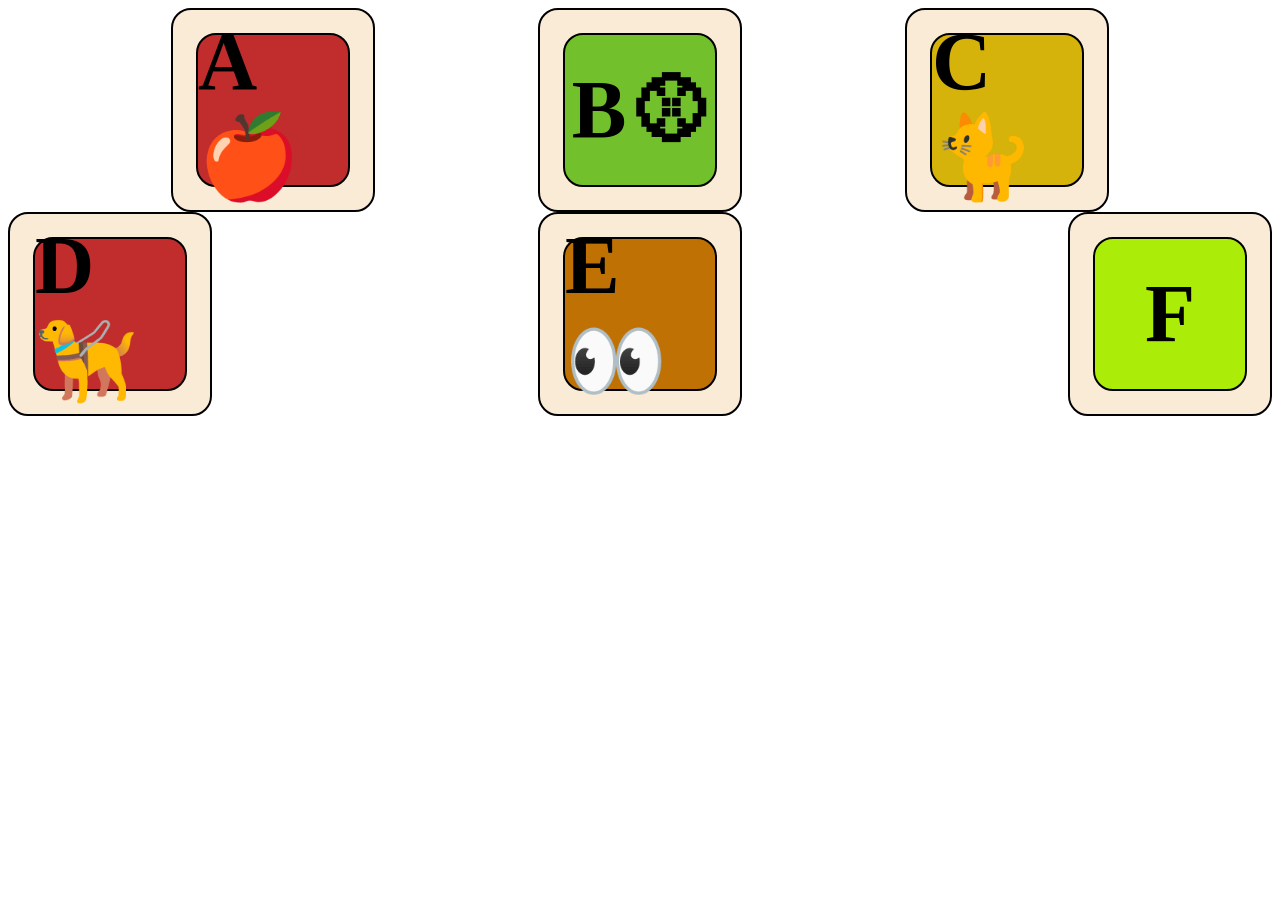
==== container.html @ efd30895 "added container files" ====
<!DOCTYPE html>
<html lang="en">
<head>
    <meta charset="UTF-8">
    <meta name="viewport" content="width=device-width, initial-scale=1.0">
    <title>container</title>
    <link rel="stylesheet" href="container.css">
</head>
<body>
    <div class="main">
    <div class="one">
        <div class="red">
            <h1>A🍎</h1>

        </div>
    </div>
    <div class="two">
        <div class="green">
           <h1>B⚾︎</h1> 
        </div>
    </div>
    <div class="three">
        <div class="yellow">
            <h1>C🐈</h1>
        </div>
    </div>
</div>
<div class="second">
    <div class="four">
        <div class="yell">
            <h1>D🦮</h1>

        </div>
    </div>
    <div class="five">
        <div class="redd">
            <h1>E👀</h1>
            
        </div>
    </div>
    <div class="six">
        <div class="gree">
            <h1>F</h1>
            
        </div>
    </div>
</div>
    
</body>
</html>
---- container.css ----
.main {
    display: flex;
    justify-content: space-evenly;
}
.one {
    background-color: antiquewhite;
    height: 200px;
    width: 200px;
    display: flex;
    align-items: center;
    justify-content: center;
    border: 2px solid black;
    border-radius: 20px;
   
}
.red {
    background-color: rgb(193, 44, 44);
    height: 150px;
    width: 150px;
    border: 2px solid black;
    border-radius: 20px;
    margin: 20px;
    display: flex;
    align-items: center;
    justify-content: center;
    font-size: 41px;
    
}
.two {
    background-color: antiquewhite;
    height: 200px;
    width: 200px;
    display: flex;
    align-items: center;
    justify-content: center;
    border: 2px solid black;
    border-radius: 20px;
   
}
.green {
    background-color: rgb(114, 193, 44);
    height: 150px;
    width: 150px;
    border: 2px solid black;
    border-radius: 20px;
    margin: 20px;
    display: flex;
    align-items: center;
    justify-content: center;
    font-size: 41px;
    
}
.three {
    background-color: antiquewhite;
    height: 200px;
    width: 200px;
    display: flex;
    align-items: center;
    justify-content: center;
    border: 2px solid black;
    border-radius: 20px;
   
}
.yellow {
    background-color: rgb(213, 179, 10);
    height: 150px;
    width: 150px;
    border: 2px solid black;
    border-radius: 20px;
    margin: 20px;
    display: flex;
    align-items: center;
    justify-content: center;
    font-size: 41px;
    
}
.second {
    display: flex;
    justify-content: space-between;
}
.four {
    background-color: antiquewhite;
    height: 200px;
    width: 200px;
    display: flex;
    align-items: center;
    justify-content: center;
    border: 2px solid black;
    border-radius: 20px;
   
}
.yell {
    background-color: rgb(193, 44, 44);
    height: 150px;
    width: 150px;
    border: 2px solid black;
    border-radius: 20px;
    margin: 20px;
    display: flex;
    align-items: center;
    justify-content: center;
    font-size: 41px;
    
}
.five {
    background-color: antiquewhite;
    height: 200px;
    width: 200px;
    display: flex;
    align-items: center;
    justify-content: center;
    border: 2px solid black;
    border-radius: 20px;
   
}
.redd {
    background-color: rgb(191, 113, 4);
    height: 150px;
    width: 150px;
    border: 2px solid black;
    border-radius: 20px;
    margin: 20px;
    display: flex;
    align-items: center;
    justify-content: center;
    font-size: 41px;
    
}
.six {
    background-color: antiquewhite;
    height: 200px;
    width: 200px;
    display: flex;
    align-items: center;
    justify-content: center;
    border: 2px solid black;
    border-radius: 20px;
   
}
.gree {
    background-color: rgb(171, 236, 8);
    height: 150px;
    width: 150px;
    border: 2px solid black;
    border-radius: 20px;
    margin: 20px;
    display: flex;
    align-items: center;
    justify-content: center;
    font-size: 41px;
    
}
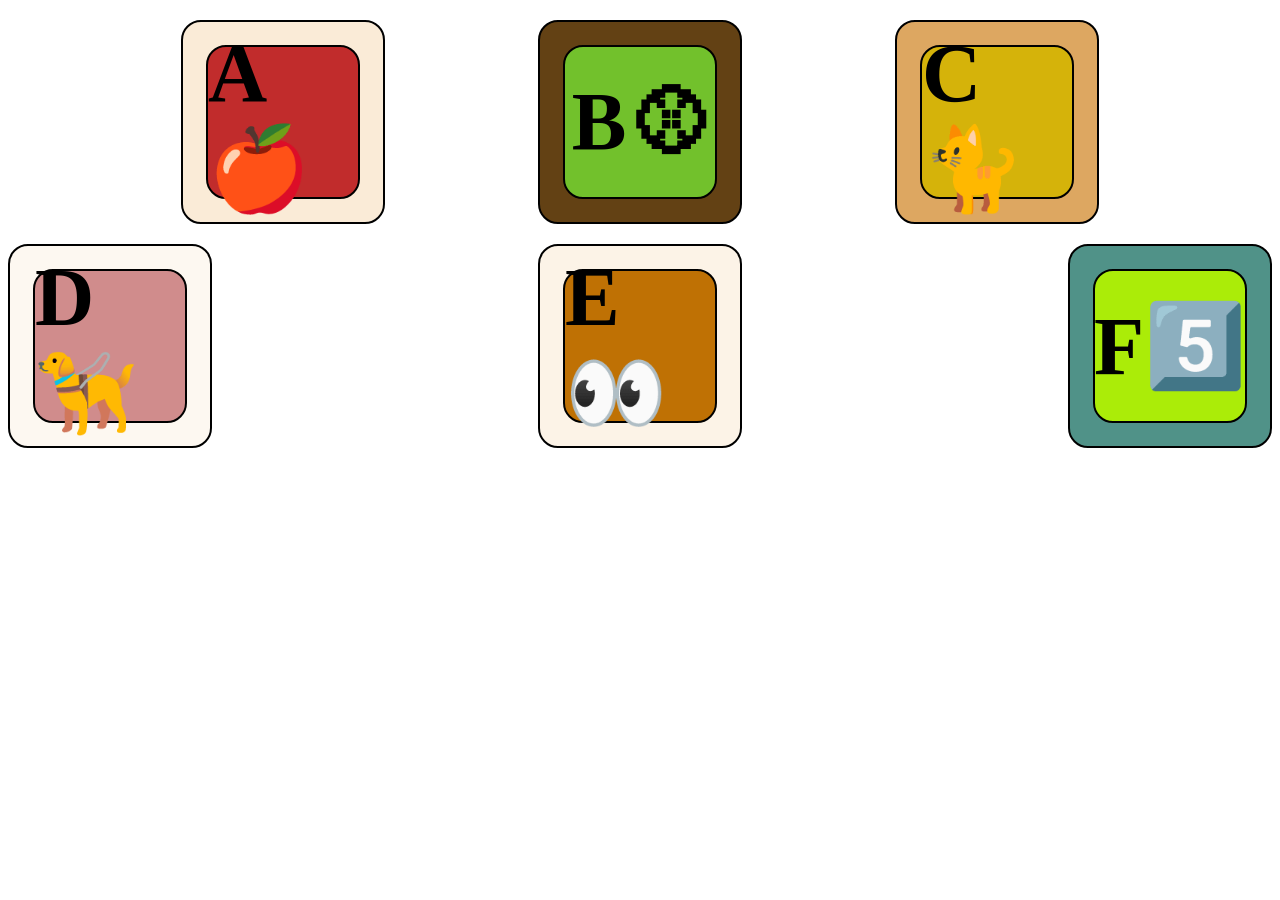
==== commit bda84ef9: "added container files" ====
--- a/container.html
+++ b/container.html
@@ -40,7 +40,7 @@
     </div>
     <div class="six">
         <div class="gree">
-            <h1>F</h1>
+            <h1>F5️⃣</h1>
             
         </div>
     </div>
--- a/container.css
+++ b/container.css
@@ -1,6 +1,7 @@
 .main {
     display: flex;
     justify-content: space-evenly;
+    margin: 20px;
 }
 .one {
     background-color: antiquewhite;
@@ -27,7 +28,7 @@
     
 }
 .two {
-    background-color: antiquewhite;
+    background-color: rgb(99, 65, 20);
     height: 200px;
     width: 200px;
     display: flex;
@@ -51,7 +52,7 @@
     
 }
 .three {
-    background-color: antiquewhite;
+    background-color: rgb(221, 167, 97);
     height: 200px;
     width: 200px;
     display: flex;
@@ -79,7 +80,7 @@
     justify-content: space-between;
 }
 .four {
-    background-color: antiquewhite;
+    background-color: rgba(250, 235, 215, 0.351);
     height: 200px;
     width: 200px;
     display: flex;
@@ -90,7 +91,7 @@
    
 }
 .yell {
-    background-color: rgb(193, 44, 44);
+    background-color: rgb(208, 140, 140);
     height: 150px;
     width: 150px;
     border: 2px solid black;
@@ -103,7 +104,7 @@
     
 }
 .five {
-    background-color: antiquewhite;
+    background-color: rgba(250, 235, 215, 0.585);
     height: 200px;
     width: 200px;
     display: flex;
@@ -127,7 +128,7 @@
     
 }
 .six {
-    background-color: antiquewhite;
+    background-color: rgb(80, 146, 136);
     height: 200px;
     width: 200px;
     display: flex;
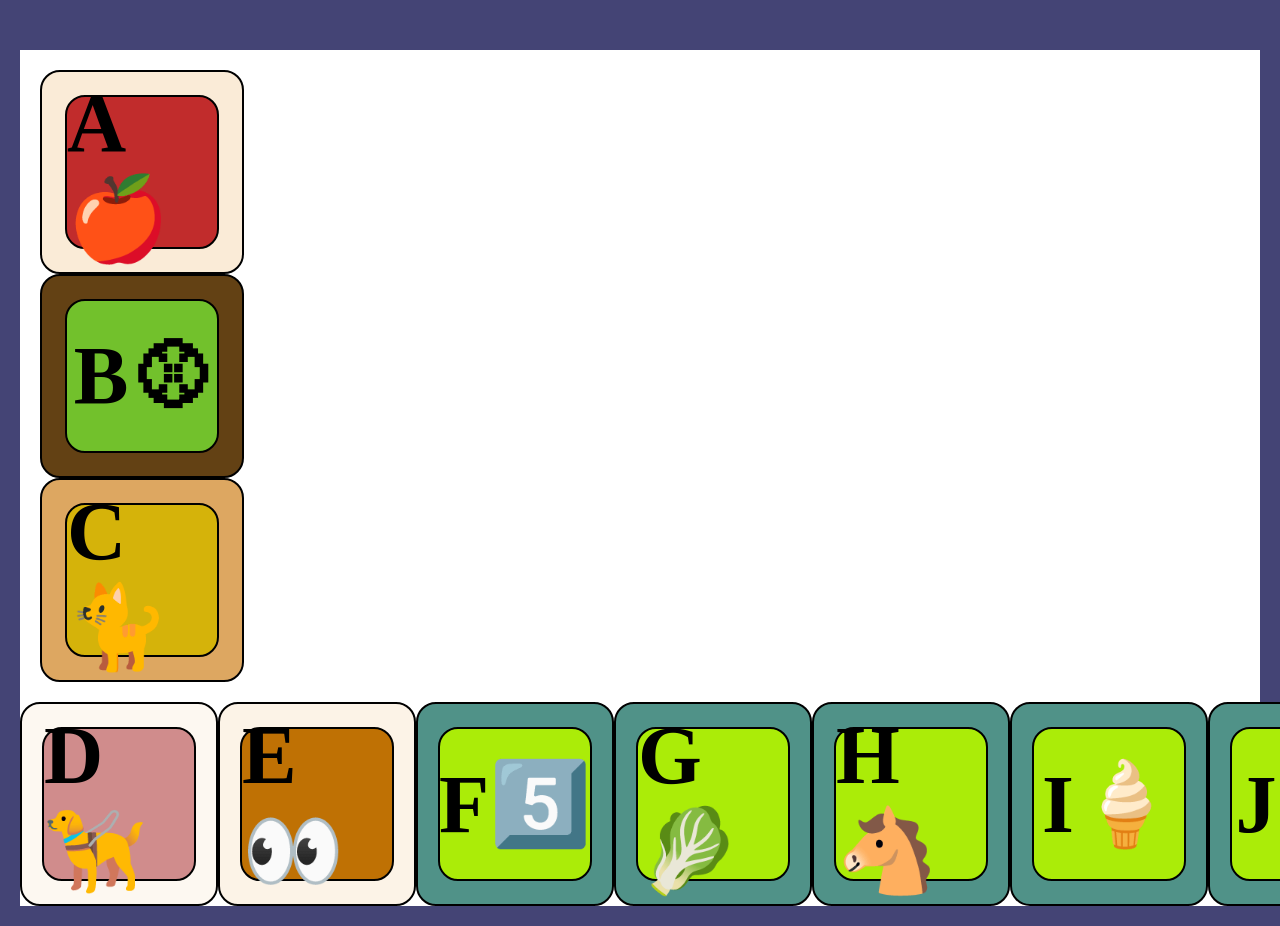
==== commit f4702bd9: "added alphebet" ====
--- a/container.html
+++ b/container.html
@@ -44,6 +44,126 @@
             
         </div>
     </div>
+    <div class="seven">
+        <div class="g">
+            <h1>G🥬</h1>
+
+        </div>
+    </div>
+    <div class="eight">
+        <div class="h">
+            <h1>H🐴</h1>
+
+        </div>
+    </div>
+    <div class="nine">
+        <div class="i">
+            <h1>I🍦</h1>
+
+        </div>
+    </div>
+    <div class="ten">
+        <div class="j">
+            <h1>J🇯🇵</h1>
+
+        </div>
+    </div>
+    <div class="eleven">
+        <div class="k">
+            <h1>K🪁</h1>
+
+        </div>
+    </div>
+    <div class="twelve">
+        <div class="l">
+            <h1>L♥️</h1>
+
+        </div>
+    </div>
+    <div class="thirteen">
+        <div class="m">
+            <h1>M🥭</h1>
+
+        </div>
+    </div>
+    <div class="fourteen">
+        <div class="n">
+            <h1>N🇳🇵</h1>
+
+        </div>
+    </div>
+    <div class="fifteen">
+        <div class="o">
+            <h1>O🟠</h1>
+
+        </div>
+    </div>
+    <div class="sixteen">
+        <div class="p">
+            <h1>p🐼</h1>
+
+        </div>
+    </div>
+    <div class="seventeen">
+        <div class="q">
+            <h1>Q👸🏻</h1>
+
+        </div>
+    </div>
+    <div class="eighteen">
+        <div class="r">
+            <h1>R⛑️</h1>
+
+        </div>
+    </div>
+    <div class="nineteen">
+        <div class="s">
+            <h1>S☀</h1>
+
+        </div>
+    </div>
+    <div class="twenty">
+        <div class="t">
+            <h1>T🏓</h1>
+
+        </div>
+    </div>
+    <div class="twenty-one">
+        <div class="u">
+            <h1>U🦄</h1>
+
+        </div>
+    </div>
+    <div class="twenty-two">
+        <div class="v">
+            <h1>V✌🏻</h1>
+
+        </div>
+    </div>
+    <div class="twenty-three">
+        <div class="w">
+            <h1>W🌍</h1>
+
+        </div>
+    </div>
+    <div class="twenty-four">
+        <div class="x">
+            <h1>X❌</h1>
+
+        </div>
+    </div>
+    <div class="twenty-five">
+        <div class="y">
+            <h1>Y👦🏽</h1>
+
+        </div>
+    </div>
+    <div class="twenty-six">
+        <div class="z">
+            <h1>Z🦓</h1>
+
+        </div>
+    </div>
 </div>
     
 </body>
--- a/container.css
+++ b/container.css
@@ -1,5 +1,12 @@
+body {
+    border-width: 50px 20px 20px 20px;
+    border-style: solid;
+    border-color: rgb(68, 68, 117);;
+    margin: 0;
+}
 .main {
     display: flex;
+    flex-direction: column;
     justify-content: space-evenly;
     margin: 20px;
 }
@@ -150,4 +157,484 @@
     justify-content: center;
     font-size: 41px;
     
+}
+.seven {
+    background-color: rgb(80, 146, 136);
+    height: 200px;
+    width: 200px;
+    display: flex;
+    align-items: center;
+    justify-content: center;
+    border: 2px solid black;
+    border-radius: 20px;
+   
+}
+.g {
+    background-color: rgb(171, 236, 8);
+    height: 150px;
+    width: 150px;
+    border: 2px solid black;
+    border-radius: 20px;
+    margin: 20px;
+    display: flex;
+    align-items: center;
+    justify-content: center;
+    font-size: 41px;
+    
+}
+.eight {
+    background-color: rgb(80, 146, 136);
+    height: 200px;
+    width: 200px;
+    display: flex;
+    align-items: center;
+    justify-content: center;
+    border: 2px solid black;
+    border-radius: 20px;
+   
+}
+.h {
+    background-color: rgb(171, 236, 8);
+    height: 150px;
+    width: 150px;
+    border: 2px solid black;
+    border-radius: 20px;
+    margin: 20px;
+    display: flex;
+    align-items: center;
+    justify-content: center;
+    font-size: 41px;
+    
+}
+.nine {
+    background-color: rgb(80, 146, 136);
+    height: 200px;
+    width: 200px;
+    display: flex;
+    align-items: center;
+    justify-content: center;
+    border: 2px solid black;
+    border-radius: 20px;
+   
+}
+.i {
+    background-color: rgb(171, 236, 8);
+    height: 150px;
+    width: 150px;
+    border: 2px solid black;
+    border-radius: 20px;
+    margin: 20px;
+    display: flex;
+    align-items: center;
+    justify-content: center;
+    font-size: 41px;
+    
+}
+.ten {
+    background-color: rgb(80, 146, 136);
+    height: 200px;
+    width: 200px;
+    display: flex;
+    align-items: center;
+    justify-content: center;
+    border: 2px solid black;
+    border-radius: 20px;
+   
+}
+.j {
+    background-color: rgb(171, 236, 8);
+    height: 150px;
+    width: 150px;
+    border: 2px solid black;
+    border-radius: 20px;
+    margin: 20px;
+    display: flex;
+    align-items: center;
+    justify-content: center;
+    font-size: 41px;
+    
+}
+.eleven {
+    background-color: rgb(80, 146, 136);
+    height: 200px;
+    width: 200px;
+    display: flex;
+    align-items: center;
+    justify-content: center;
+    border: 2px solid black;
+    border-radius: 20px;
+   
+}
+.k {
+    background-color: rgb(191, 113, 4);
+    height: 150px;
+    width: 150px;
+    border: 2px solid black;
+    border-radius: 20px;
+    margin: 20px;
+    display: flex;
+    align-items: center;
+    justify-content: center;
+    font-size: 41px;
+    
+}
+.twelve {
+    background-color: rgb(80, 146, 136);
+    height: 200px;
+    width: 200px;
+    display: flex;
+    align-items: center;
+    justify-content: center;
+    border: 2px solid black;
+    border-radius: 20px;
+   
+}
+.l {
+    background-color: rgb(191, 113, 4);
+    height: 150px;
+    width: 150px;
+    border: 2px solid black;
+    border-radius: 20px;
+    margin: 20px;
+    display: flex;
+    align-items: center;
+    justify-content: center;
+    font-size: 41px;
+    
+}
+.thirteen {
+    background-color: rgb(80, 146, 136);
+    height: 200px;
+    width: 200px;
+    display: flex;
+    align-items: center;
+    justify-content: center;
+    border: 2px solid black;
+    border-radius: 20px;
+   
+}
+.m {
+    background-color: rgb(191, 113, 4);
+    height: 150px;
+    width: 150px;
+    border: 2px solid black;
+    border-radius: 20px;
+    margin: 20px;
+    display: flex;
+    align-items: center;
+    justify-content: center;
+    font-size: 41px;
+    
+}
+.fourteen {
+    background-color: rgb(80, 146, 136);
+    height: 200px;
+    width: 200px;
+    display: flex;
+    align-items: center;
+    justify-content: center;
+    border: 2px solid black;
+    border-radius: 20px;
+   
+}
+.n {
+    background-color: rgb(191, 113, 4);
+    height: 150px;
+    width: 150px;
+    border: 2px solid black;
+    border-radius: 20px;
+    margin: 20px;
+    display: flex;
+    align-items: center;
+    justify-content: center;
+    font-size: 41px;
+    
+}
+.fifteen {
+    background-color: rgb(80, 146, 136);
+    height: 200px;
+    width: 200px;
+    display: flex;
+    align-items: center;
+    justify-content: center;
+    border: 2px solid black;
+    border-radius: 20px;
+   
+}
+.o {
+    background-color: rgb(191, 113, 4);
+    height: 150px;
+    width: 150px;
+    border: 2px solid black;
+    border-radius: 20px;
+    margin: 20px;
+    display: flex;
+    align-items: center;
+    justify-content: center;
+    font-size: 41px;
+    
+}
+.sixteen {
+    background-color: rgb(80, 146, 136);
+    height: 200px;
+    width: 200px;
+    display: flex;
+    align-items: center;
+    justify-content: center;
+    border: 2px solid black;
+    border-radius: 20px;
+   
+}
+.p {
+    background-color: rgb(191, 113, 4);
+    height: 150px;
+    width: 150px;
+    border: 2px solid black;
+    border-radius: 20px;
+    margin: 20px;
+    display: flex;
+    align-items: center;
+    justify-content: center;
+    font-size: 41px;
+    
+}
+.seventeen {
+    background-color: rgb(80, 146, 136);
+    height: 200px;
+    width: 200px;
+    display: flex;
+    align-items: center;
+    justify-content: center;
+    border: 2px solid black;
+    border-radius: 20px;
+   
+}
+.q {
+    background-color: rgb(191, 113, 4);
+    height: 150px;
+    width: 150px;
+    border: 2px solid black;
+    border-radius: 20px;
+    margin: 20px;
+    display: flex;
+    align-items: center;
+    justify-content: center;
+    font-size: 41px;
+    
+}
+.eighteen {
+    background-color: rgb(80, 146, 136);
+    height: 200px;
+    width: 200px;
+    display: flex;
+    align-items: center;
+    justify-content: center;
+    border: 2px solid black;
+    border-radius: 20px;
+   
+}
+.r {
+    background-color: rgb(191, 113, 4);
+    height: 150px;
+    width: 150px;
+    border: 2px solid black;
+    border-radius: 20px;
+    margin: 20px;
+    display: flex;
+    align-items: center;
+    justify-content: center;
+    font-size: 41px;
+    
+}
+.nineteen {
+    background-color: rgb(80, 146, 136);
+    height: 200px;
+    width: 200px;
+    display: flex;
+    align-items: center;
+    justify-content: center;
+    border: 2px solid black;
+    border-radius: 20px;
+   
+}
+.s {
+    background-color: rgb(191, 113, 4);
+    height: 150px;
+    width: 150px;
+    border: 2px solid black;
+    border-radius: 20px;
+    margin: 20px;
+    display: flex;
+    align-items: center;
+    justify-content: center;
+    font-size: 41px;
+    
+}
+.twenty {
+    background-color: rgb(80, 146, 136);
+    height: 200px;
+    width: 200px;
+    display: flex;
+    align-items: center;
+    justify-content: center;
+    border: 2px solid black;
+    border-radius: 20px;
+   
+}
+.t {
+    background-color: rgb(191, 113, 4);
+    height: 150px;
+    width: 150px;
+    border: 2px solid black;
+    border-radius: 20px;
+    margin: 20px;
+    display: flex;
+    align-items: center;
+    justify-content: center;
+    font-size: 41px;
+    
+}
+.twenty-one {
+    background-color: rgb(80, 146, 136);
+    height: 200px;
+    width: 200px;
+    display: flex;
+    align-items: center;
+    justify-content: center;
+    border: 2px solid black;
+    border-radius: 20px;
+   
+}
+.u {
+    background-color: rgb(191, 113, 4);
+    height: 150px;
+    width: 150px;
+    border: 2px solid black;
+    border-radius: 20px;
+    margin: 20px;
+    display: flex;
+    align-items: center;
+    justify-content: center;
+    font-size: 41px;
+    
+}
+.twenty-two {
+    background-color: rgb(80, 146, 136);
+    height: 200px;
+    width: 200px;
+    display: flex;
+    align-items: center;
+    justify-content: center;
+    border: 2px solid black;
+    border-radius: 20px;
+   
+}
+.v {
+    background-color: rgb(191, 113, 4);
+    height: 150px;
+    width: 150px;
+    border: 2px solid black;
+    border-radius: 20px;
+    margin: 20px;
+    display: flex;
+    align-items: center;
+    justify-content: center;
+    font-size: 41px;
+    
+}
+.twenty-three {
+    background-color: rgb(80, 146, 136);
+    height: 200px;
+    width: 200px;
+    display: flex;
+    align-items: center;
+    justify-content: center;
+    border: 2px solid black;
+    border-radius: 20px;
+   
+}
+.w {
+    background-color: rgb(191, 113, 4);
+    height: 150px;
+    width: 150px;
+    border: 2px solid black;
+    border-radius: 20px;
+    margin: 20px;
+    display: flex;
+    align-items: center;
+    justify-content: center;
+    font-size: 41px;
+    
+}
+.twenty-four {
+    background-color: rgb(80, 146, 136);
+    height: 200px;
+    width: 200px;
+    display: flex;
+    align-items: center;
+    justify-content: center;
+    border: 2px solid black;
+    border-radius: 20px;
+   
+}
+.x {
+    background-color: rgb(191, 113, 4);
+    height: 150px;
+    width: 150px;
+    border: 2px solid black;
+    border-radius: 20px;
+    margin: 20px;
+    display: flex;
+    align-items: center;
+    justify-content: center;
+    font-size: 41px;
+    
+}
+.twenty-five {
+    background-color: rgb(80, 146, 136);
+    height: 200px;
+    width: 200px;
+    display: flex;
+    align-items: center;
+    justify-content: center;
+    border: 2px solid black;
+    border-radius: 20px;
+   
+}
+.y {
+    background-color: rgb(191, 113, 4);
+    height: 150px;
+    width: 150px;
+    border: 2px solid black;
+    border-radius: 20px;
+    margin: 20px;
+    display: flex;
+    align-items: center;
+    justify-content: center;
+    font-size: 41px;
+    
+}
+.twenty-six {
+    background-color: rgb(80, 146, 136);
+    height: 200px;
+    width: 200px;
+    display: flex;
+    align-items: center;
+    justify-content: center;
+    border: 2px solid black;
+    border-radius: 20px;
+   
+}
+.z {
+    background-color: rgb(191, 113, 4);
+    height: 150px;
+    width: 150px;
+    border: 2px solid black;
+    border-radius: 20px;
+    margin: 20px;
+    display: flex;
+    align-items: center;
+    justify-content: center;
+    font-size: 41px;
+    
 }
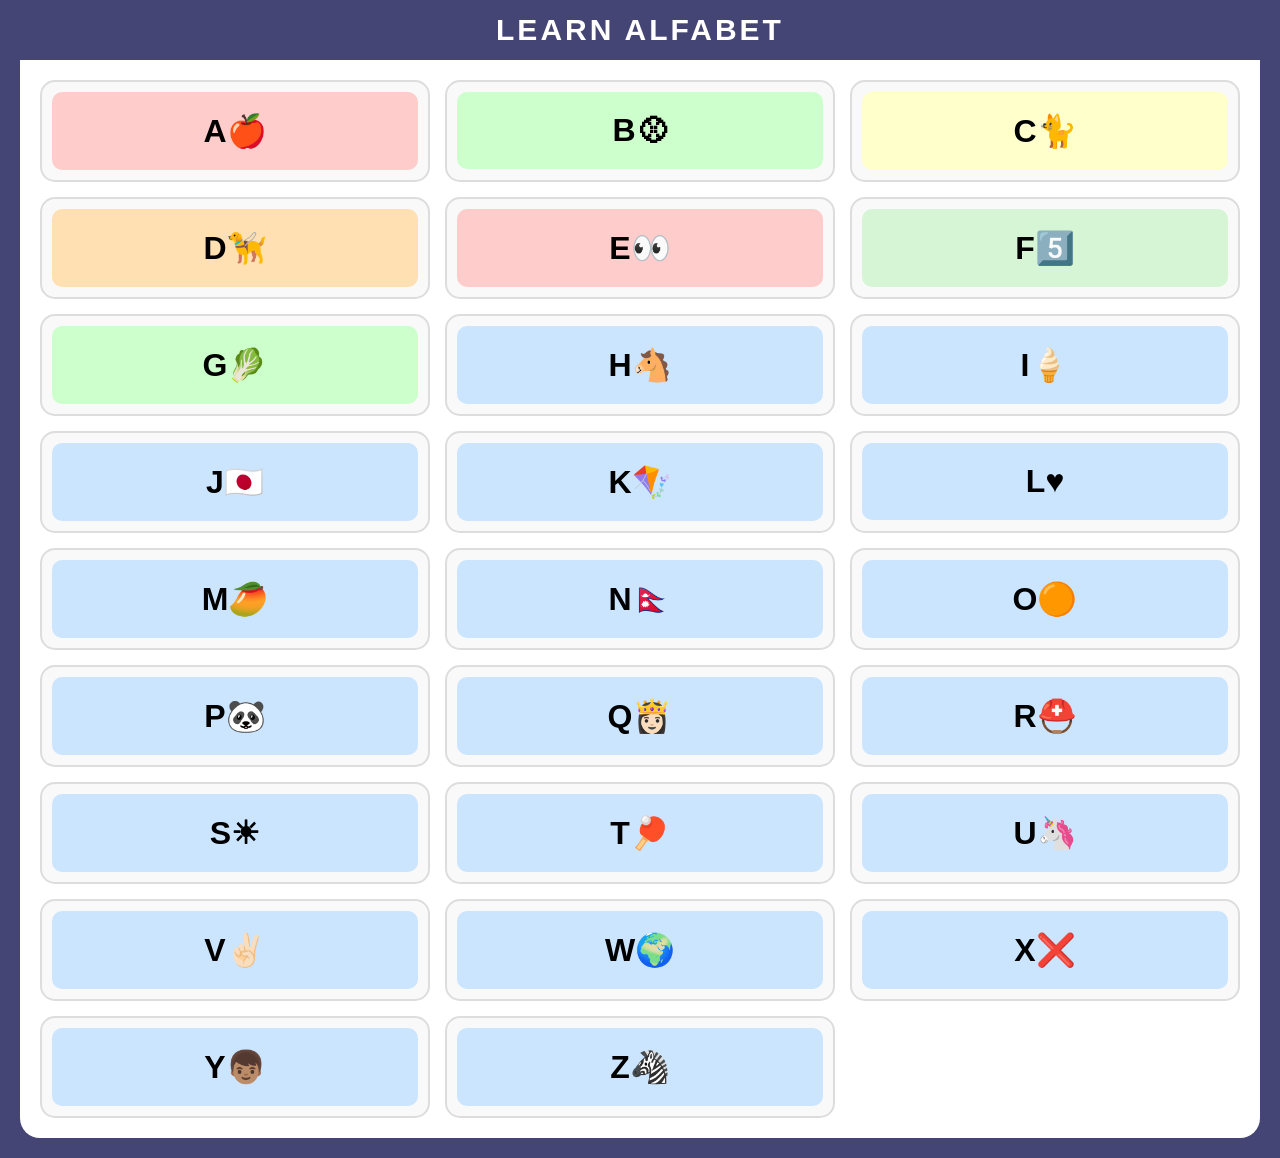
==== commit e81e71ce: "change added" ====
--- a/container.html
+++ b/container.html
@@ -3,168 +3,41 @@
 <head>
     <meta charset="UTF-8">
     <meta name="viewport" content="width=device-width, initial-scale=1.0">
-    <title>container</title>
+    <title>Learn Alfabet</title>
     <link rel="stylesheet" href="container.css">
 </head>
 <body>
+
+    <div class="top-bar">LEARN ALFABET</div>
+
     <div class="main">
-    <div class="one">
-        <div class="red">
-            <h1>A🍎</h1>
-
-        </div>
+        <div class="one"><div class="red"><h1>A🍎</h1></div></div>
+        <div class="two"><div class="green"><h1>B⚾︎</h1></div></div>
+        <div class="three"><div class="yellow"><h1>C🐈</h1></div></div>
+        <div class="four"><div class="yell"><h1>D🦮</h1></div></div>
+        <div class="five"><div class="redd"><h1>E👀</h1></div></div>
+        <div class="six"><div class="gree"><h1>F5️⃣</h1></div></div>
+        <div class="seven"><div class="g"><h1>G🥬</h1></div></div>
+        <div class="eight"><div class="h"><h1>H🐴</h1></div></div>
+        <div class="nine"><div class="i"><h1>I🍦</h1></div></div>
+        <div class="ten"><div class="j"><h1>J🇯🇵</h1></div></div>
+        <div class="eleven"><div class="k"><h1>K🪁</h1></div></div>
+        <div class="twelve"><div class="l"><h1>L♥️</h1></div></div>
+        <div class="thirteen"><div class="m"><h1>M🥭</h1></div></div>
+        <div class="fourteen"><div class="n"><h1>N🇳🇵</h1></div></div>
+        <div class="fifteen"><div class="o"><h1>O🟠</h1></div></div>
+        <div class="sixteen"><div class="p"><h1>P🐼</h1></div></div>
+        <div class="seventeen"><div class="q"><h1>Q👸🏻</h1></div></div>
+        <div class="eighteen"><div class="r"><h1>R⛑️</h1></div></div>
+        <div class="nineteen"><div class="s"><h1>S☀</h1></div></div>
+        <div class="twenty"><div class="t"><h1>T🏓</h1></div></div>
+        <div class="twenty-one"><div class="u"><h1>U🦄</h1></div></div>
+        <div class="twenty-two"><div class="v"><h1>V✌🏻</h1></div></div>
+        <div class="twenty-three"><div class="w"><h1>W🌍</h1></div></div>
+        <div class="twenty-four"><div class="x"><h1>X❌</h1></div></div>
+        <div class="twenty-five"><div class="y"><h1>Y👦🏽</h1></div></div>
+        <div class="twenty-six"><div class="z"><h1>Z🦓</h1></div></div>
     </div>
-    <div class="two">
-        <div class="green">
-           <h1>B⚾︎</h1> 
-        </div>
-    </div>
-    <div class="three">
-        <div class="yellow">
-            <h1>C🐈</h1>
-        </div>
-    </div>
-</div>
-<div class="second">
-    <div class="four">
-        <div class="yell">
-            <h1>D🦮</h1>
-
-        </div>
-    </div>
-    <div class="five">
-        <div class="redd">
-            <h1>E👀</h1>
-            
-        </div>
-    </div>
-    <div class="six">
-        <div class="gree">
-            <h1>F5️⃣</h1>
-            
-        </div>
-    </div>
-    <div class="seven">
-        <div class="g">
-            <h1>G🥬</h1>
-
-        </div>
-    </div>
-    <div class="eight">
-        <div class="h">
-            <h1>H🐴</h1>
-
-        </div>
-    </div>
-    <div class="nine">
-        <div class="i">
-            <h1>I🍦</h1>
-
-        </div>
-    </div>
-    <div class="ten">
-        <div class="j">
-            <h1>J🇯🇵</h1>
-
-        </div>
-    </div>
-    <div class="eleven">
-        <div class="k">
-            <h1>K🪁</h1>
-
-        </div>
-    </div>
-    <div class="twelve">
-        <div class="l">
-            <h1>L♥️</h1>
-
-        </div>
-    </div>
-    <div class="thirteen">
-        <div class="m">
-            <h1>M🥭</h1>
-
-        </div>
-    </div>
-    <div class="fourteen">
-        <div class="n">
-            <h1>N🇳🇵</h1>
-
-        </div>
-    </div>
-    <div class="fifteen">
-        <div class="o">
-            <h1>O🟠</h1>
-
-        </div>
-    </div>
-    <div class="sixteen">
-        <div class="p">
-            <h1>p🐼</h1>
-
-        </div>
-    </div>
-    <div class="seventeen">
-        <div class="q">
-            <h1>Q👸🏻</h1>
-
-        </div>
-    </div>
-    <div class="eighteen">
-        <div class="r">
-            <h1>R⛑️</h1>
-
-        </div>
-    </div>
-    <div class="nineteen">
-        <div class="s">
-            <h1>S☀</h1>
-
-        </div>
-    </div>
-    <div class="twenty">
-        <div class="t">
-            <h1>T🏓</h1>
-
-        </div>
-    </div>
-    <div class="twenty-one">
-        <div class="u">
-            <h1>U🦄</h1>
-
-        </div>
-    </div>
-    <div class="twenty-two">
-        <div class="v">
-            <h1>V✌🏻</h1>
-
-        </div>
-    </div>
-    <div class="twenty-three">
-        <div class="w">
-            <h1>W🌍</h1>
-
-        </div>
-    </div>
-    <div class="twenty-four">
-        <div class="x">
-            <h1>X❌</h1>
-
-        </div>
-    </div>
-    <div class="twenty-five">
-        <div class="y">
-            <h1>Y👦🏽</h1>
-
-        </div>
-    </div>
-    <div class="twenty-six">
-        <div class="z">
-            <h1>Z🦓</h1>
-
-        </div>
-    </div>
-</div>
     
 </body>
 </html>
--- a/container.css
+++ b/container.css
@@ -1,640 +1,72 @@
-body {
-    border-width: 50px 20px 20px 20px;
-    border-style: solid;
-    border-color: rgb(68, 68, 117);;
+/* सबै Reset */
+* {
     margin: 0;
-}
-.main {
+    padding: 0;
+    box-sizing: border-box;
+  }
+  
+  body {
+    margin: 0;
+    font-family: sans-serif;
+    background-color: rgb(68, 68, 117);
+  }
+  
+  /* माथिको निलो बार जसमा LEARN ALFABET छ */
+  .top-bar {
+    background-color: rgb(68, 68, 117);
+    height: 60px;
+    color: white;
     display: flex;
-    flex-direction: column;
-    justify-content: space-evenly;
-    margin: 20px;
-}
-.one {
-    background-color: antiquewhite;
-    height: 200px;
-    width: 200px;
-    display: flex;
+    justify-content: center;
     align-items: center;
-    justify-content: center;
-    border: 2px solid black;
-    border-radius: 20px;
-   
-}
-.red {
-    background-color: rgb(193, 44, 44);
-    height: 150px;
-    width: 150px;
-    border: 2px solid black;
-    border-radius: 20px;
-    margin: 20px;
-    display: flex;
-    align-items: center;
-    justify-content: center;
-    font-size: 41px;
-    
-}
-.two {
-    background-color: rgb(99, 65, 20);
-    height: 200px;
-    width: 200px;
-    display: flex;
-    align-items: center;
-    justify-content: center;
-    border: 2px solid black;
-    border-radius: 20px;
-   
-}
-.green {
-    background-color: rgb(114, 193, 44);
-    height: 150px;
-    width: 150px;
-    border: 2px solid black;
-    border-radius: 20px;
-    margin: 20px;
-    display: flex;
-    align-items: center;
-    justify-content: center;
-    font-size: 41px;
-    
-}
-.three {
-    background-color: rgb(221, 167, 97);
-    height: 200px;
-    width: 200px;
-    display: flex;
-    align-items: center;
-    justify-content: center;
-    border: 2px solid black;
-    border-radius: 20px;
-   
-}
-.yellow {
-    background-color: rgb(213, 179, 10);
-    height: 150px;
-    width: 150px;
-    border: 2px solid black;
-    border-radius: 20px;
-    margin: 20px;
-    display: flex;
-    align-items: center;
-    justify-content: center;
-    font-size: 41px;
-    
-}
-.second {
-    display: flex;
-    justify-content: space-between;
-}
-.four {
-    background-color: rgba(250, 235, 215, 0.351);
-    height: 200px;
-    width: 200px;
-    display: flex;
-    align-items: center;
-    justify-content: center;
-    border: 2px solid black;
-    border-radius: 20px;
-   
-}
-.yell {
-    background-color: rgb(208, 140, 140);
-    height: 150px;
-    width: 150px;
-    border: 2px solid black;
-    border-radius: 20px;
-    margin: 20px;
-    display: flex;
-    align-items: center;
-    justify-content: center;
-    font-size: 41px;
-    
-}
-.five {
-    background-color: rgba(250, 235, 215, 0.585);
-    height: 200px;
-    width: 200px;
-    display: flex;
-    align-items: center;
-    justify-content: center;
-    border: 2px solid black;
-    border-radius: 20px;
-   
-}
-.redd {
-    background-color: rgb(191, 113, 4);
-    height: 150px;
-    width: 150px;
-    border: 2px solid black;
-    border-radius: 20px;
-    margin: 20px;
-    display: flex;
-    align-items: center;
-    justify-content: center;
-    font-size: 41px;
-    
-}
-.six {
-    background-color: rgb(80, 146, 136);
-    height: 200px;
-    width: 200px;
-    display: flex;
-    align-items: center;
-    justify-content: center;
-    border: 2px solid black;
-    border-radius: 20px;
-   
-}
-.gree {
-    background-color: rgb(171, 236, 8);
-    height: 150px;
-    width: 150px;
-    border: 2px solid black;
-    border-radius: 20px;
-    margin: 20px;
-    display: flex;
-    align-items: center;
-    justify-content: center;
-    font-size: 41px;
-    
-}
-.seven {
-    background-color: rgb(80, 146, 136);
-    height: 200px;
-    width: 200px;
-    display: flex;
-    align-items: center;
-    justify-content: center;
-    border: 2px solid black;
-    border-radius: 20px;
-   
-}
-.g {
-    background-color: rgb(171, 236, 8);
-    height: 150px;
-    width: 150px;
-    border: 2px solid black;
-    border-radius: 20px;
-    margin: 20px;
-    display: flex;
-    align-items: center;
-    justify-content: center;
-    font-size: 41px;
-    
-}
-.eight {
-    background-color: rgb(80, 146, 136);
-    height: 200px;
-    width: 200px;
-    display: flex;
-    align-items: center;
-    justify-content: center;
-    border: 2px solid black;
-    border-radius: 20px;
-   
-}
-.h {
-    background-color: rgb(171, 236, 8);
-    height: 150px;
-    width: 150px;
-    border: 2px solid black;
-    border-radius: 20px;
-    margin: 20px;
-    display: flex;
-    align-items: center;
-    justify-content: center;
-    font-size: 41px;
-    
-}
-.nine {
-    background-color: rgb(80, 146, 136);
-    height: 200px;
-    width: 200px;
-    display: flex;
-    align-items: center;
-    justify-content: center;
-    border: 2px solid black;
-    border-radius: 20px;
-   
-}
-.i {
-    background-color: rgb(171, 236, 8);
-    height: 150px;
-    width: 150px;
-    border: 2px solid black;
-    border-radius: 20px;
-    margin: 20px;
-    display: flex;
-    align-items: center;
-    justify-content: center;
-    font-size: 41px;
-    
-}
-.ten {
-    background-color: rgb(80, 146, 136);
-    height: 200px;
-    width: 200px;
-    display: flex;
-    align-items: center;
-    justify-content: center;
-    border: 2px solid black;
-    border-radius: 20px;
-   
-}
-.j {
-    background-color: rgb(171, 236, 8);
-    height: 150px;
-    width: 150px;
-    border: 2px solid black;
-    border-radius: 20px;
-    margin: 20px;
-    display: flex;
-    align-items: center;
-    justify-content: center;
-    font-size: 41px;
-    
-}
-.eleven {
-    background-color: rgb(80, 146, 136);
-    height: 200px;
-    width: 200px;
-    display: flex;
-    align-items: center;
-    justify-content: center;
-    border: 2px solid black;
-    border-radius: 20px;
-   
-}
-.k {
-    background-color: rgb(191, 113, 4);
-    height: 150px;
-    width: 150px;
-    border: 2px solid black;
-    border-radius: 20px;
-    margin: 20px;
-    display: flex;
-    align-items: center;
-    justify-content: center;
-    font-size: 41px;
-    
-}
-.twelve {
-    background-color: rgb(80, 146, 136);
-    height: 200px;
-    width: 200px;
-    display: flex;
-    align-items: center;
-    justify-content: center;
-    border: 2px solid black;
-    border-radius: 20px;
-   
-}
-.l {
-    background-color: rgb(191, 113, 4);
-    height: 150px;
-    width: 150px;
-    border: 2px solid black;
-    border-radius: 20px;
-    margin: 20px;
-    display: flex;
-    align-items: center;
-    justify-content: center;
-    font-size: 41px;
-    
-}
-.thirteen {
-    background-color: rgb(80, 146, 136);
-    height: 200px;
-    width: 200px;
-    display: flex;
-    align-items: center;
-    justify-content: center;
-    border: 2px solid black;
-    border-radius: 20px;
-   
-}
-.m {
-    background-color: rgb(191, 113, 4);
-    height: 150px;
-    width: 150px;
-    border: 2px solid black;
-    border-radius: 20px;
-    margin: 20px;
-    display: flex;
-    align-items: center;
-    justify-content: center;
-    font-size: 41px;
-    
-}
-.fourteen {
-    background-color: rgb(80, 146, 136);
-    height: 200px;
-    width: 200px;
-    display: flex;
-    align-items: center;
-    justify-content: center;
-    border: 2px solid black;
-    border-radius: 20px;
-   
-}
-.n {
-    background-color: rgb(191, 113, 4);
-    height: 150px;
-    width: 150px;
-    border: 2px solid black;
-    border-radius: 20px;
-    margin: 20px;
-    display: flex;
-    align-items: center;
-    justify-content: center;
-    font-size: 41px;
-    
-}
-.fifteen {
-    background-color: rgb(80, 146, 136);
-    height: 200px;
-    width: 200px;
-    display: flex;
-    align-items: center;
-    justify-content: center;
-    border: 2px solid black;
-    border-radius: 20px;
-   
-}
-.o {
-    background-color: rgb(191, 113, 4);
-    height: 150px;
-    width: 150px;
-    border: 2px solid black;
-    border-radius: 20px;
-    margin: 20px;
-    display: flex;
-    align-items: center;
-    justify-content: center;
-    font-size: 41px;
-    
-}
-.sixteen {
-    background-color: rgb(80, 146, 136);
-    height: 200px;
-    width: 200px;
-    display: flex;
-    align-items: center;
-    justify-content: center;
-    border: 2px solid black;
-    border-radius: 20px;
-   
-}
-.p {
-    background-color: rgb(191, 113, 4);
-    height: 150px;
-    width: 150px;
-    border: 2px solid black;
-    border-radius: 20px;
-    margin: 20px;
-    display: flex;
-    align-items: center;
-    justify-content: center;
-    font-size: 41px;
-    
-}
-.seventeen {
-    background-color: rgb(80, 146, 136);
-    height: 200px;
-    width: 200px;
-    display: flex;
-    align-items: center;
-    justify-content: center;
-    border: 2px solid black;
-    border-radius: 20px;
-   
-}
-.q {
-    background-color: rgb(191, 113, 4);
-    height: 150px;
-    width: 150px;
-    border: 2px solid black;
-    border-radius: 20px;
-    margin: 20px;
-    display: flex;
-    align-items: center;
-    justify-content: center;
-    font-size: 41px;
-    
-}
-.eighteen {
-    background-color: rgb(80, 146, 136);
-    height: 200px;
-    width: 200px;
-    display: flex;
-    align-items: center;
-    justify-content: center;
-    border: 2px solid black;
-    border-radius: 20px;
-   
-}
-.r {
-    background-color: rgb(191, 113, 4);
-    height: 150px;
-    width: 150px;
-    border: 2px solid black;
-    border-radius: 20px;
-    margin: 20px;
-    display: flex;
-    align-items: center;
-    justify-content: center;
-    font-size: 41px;
-    
-}
-.nineteen {
-    background-color: rgb(80, 146, 136);
-    height: 200px;
-    width: 200px;
-    display: flex;
-    align-items: center;
-    justify-content: center;
-    border: 2px solid black;
-    border-radius: 20px;
-   
-}
-.s {
-    background-color: rgb(191, 113, 4);
-    height: 150px;
-    width: 150px;
-    border: 2px solid black;
-    border-radius: 20px;
-    margin: 20px;
-    display: flex;
-    align-items: center;
-    justify-content: center;
-    font-size: 41px;
-    
-}
-.twenty {
-    background-color: rgb(80, 146, 136);
-    height: 200px;
-    width: 200px;
-    display: flex;
-    align-items: center;
-    justify-content: center;
-    border: 2px solid black;
-    border-radius: 20px;
-   
-}
-.t {
-    background-color: rgb(191, 113, 4);
-    height: 150px;
-    width: 150px;
-    border: 2px solid black;
-    border-radius: 20px;
-    margin: 20px;
-    display: flex;
-    align-items: center;
-    justify-content: center;
-    font-size: 41px;
-    
-}
-.twenty-one {
-    background-color: rgb(80, 146, 136);
-    height: 200px;
-    width: 200px;
-    display: flex;
-    align-items: center;
-    justify-content: center;
-    border: 2px solid black;
-    border-radius: 20px;
-   
-}
-.u {
-    background-color: rgb(191, 113, 4);
-    height: 150px;
-    width: 150px;
-    border: 2px solid black;
-    border-radius: 20px;
-    margin: 20px;
-    display: flex;
-    align-items: center;
-    justify-content: center;
-    font-size: 41px;
-    
-}
-.twenty-two {
-    background-color: rgb(80, 146, 136);
-    height: 200px;
-    width: 200px;
-    display: flex;
-    align-items: center;
-    justify-content: center;
-    border: 2px solid black;
-    border-radius: 20px;
-   
-}
-.v {
-    background-color: rgb(191, 113, 4);
-    height: 150px;
-    width: 150px;
-    border: 2px solid black;
-    border-radius: 20px;
-    margin: 20px;
-    display: flex;
-    align-items: center;
-    justify-content: center;
-    font-size: 41px;
-    
-}
-.twenty-three {
-    background-color: rgb(80, 146, 136);
-    height: 200px;
-    width: 200px;
-    display: flex;
-    align-items: center;
-    justify-content: center;
-    border: 2px solid black;
-    border-radius: 20px;
-   
-}
-.w {
-    background-color: rgb(191, 113, 4);
-    height: 150px;
-    width: 150px;
-    border: 2px solid black;
-    border-radius: 20px;
-    margin: 20px;
-    display: flex;
-    align-items: center;
-    justify-content: center;
-    font-size: 41px;
-    
-}
-.twenty-four {
-    background-color: rgb(80, 146, 136);
-    height: 200px;
-    width: 200px;
-    display: flex;
-    align-items: center;
-    justify-content: center;
-    border: 2px solid black;
-    border-radius: 20px;
-   
-}
-.x {
-    background-color: rgb(191, 113, 4);
-    height: 150px;
-    width: 150px;
-    border: 2px solid black;
-    border-radius: 20px;
-    margin: 20px;
-    display: flex;
-    align-items: center;
-    justify-content: center;
-    font-size: 41px;
-    
-}
-.twenty-five {
-    background-color: rgb(80, 146, 136);
-    height: 200px;
-    width: 200px;
-    display: flex;
-    align-items: center;
-    justify-content: center;
-    border: 2px solid black;
-    border-radius: 20px;
-   
-}
-.y {
-    background-color: rgb(191, 113, 4);
-    height: 150px;
-    width: 150px;
-    border: 2px solid black;
-    border-radius: 20px;
-    margin: 20px;
-    display: flex;
-    align-items: center;
-    justify-content: center;
-    font-size: 41px;
-    
-}
-.twenty-six {
-    background-color: rgb(80, 146, 136);
-    height: 200px;
-    width: 200px;
-    display: flex;
-    align-items: center;
-    justify-content: center;
-    border: 2px solid black;
-    border-radius: 20px;
-   
-}
-.z {
-    background-color: rgb(191, 113, 4);
-    height: 150px;
-    width: 150px;
-    border: 2px solid black;
-    border-radius: 20px;
-    margin: 20px;
-    display: flex;
-    align-items: center;
-    justify-content: center;
-    font-size: 41px;
-    
-}+    font-size: 30px;
+    font-weight: bold;
+    letter-spacing: 3px;
+  }
+  
+  /* सबै A-Z बसेको Grid */
+  .main {
+    display: grid;
+    grid-template-columns: repeat(3, 1fr);
+    gap: 15px;
+    padding: 20px;
+    background-color: white;
+    margin: 0 20px 20px 20px;
+    border-radius: 0 0 20px 20px; /* तलको 2 कुनामा मात्र गोलो - तिमीले खोजे जस्तै */
+  }
+  
+  /* हरेक Box को बाहिरी घेरा */
+  .main > div {
+    border: 2px solid #ddd;
+    border-radius: 15px;
+    padding: 10px;
+    text-align: center;
+    background-color: #f9f9f9;
+  }
+  
+  /* भित्रको रंगिन भाग */
+  .main > div > div {
+    border-radius: 10px;
+    padding: 20px 0;
+  }
+  
+  /* रंगहरु */
+  .red, .redd { background-color: #ffcccc; }
+  .green, .gree, .g { background-color: #ccffcc; }
+  .yellow, .yell { background-color: #ffffcc; }
+  .h, .i, .j, .k, .l, .m, .n, .o, .p, .q, .r, .s, .t, .u, .v, .w, .x, .y, .z {
+    background-color: #cce5ff;
+  }
+  .four .yell { background-color: #ffe0b3; }
+  .six .gree { background-color: #d5f5d5; }
+  
+  h1 {
+    font-size: 32px;
+  }
+  
+  /* मोबाइलमा एउटा लाइनमा 2 वटा देखाउन */
+  @media (max-width: 600px) {
+    .main {
+      grid-template-columns: repeat(2, 1fr);
+    }
+  }
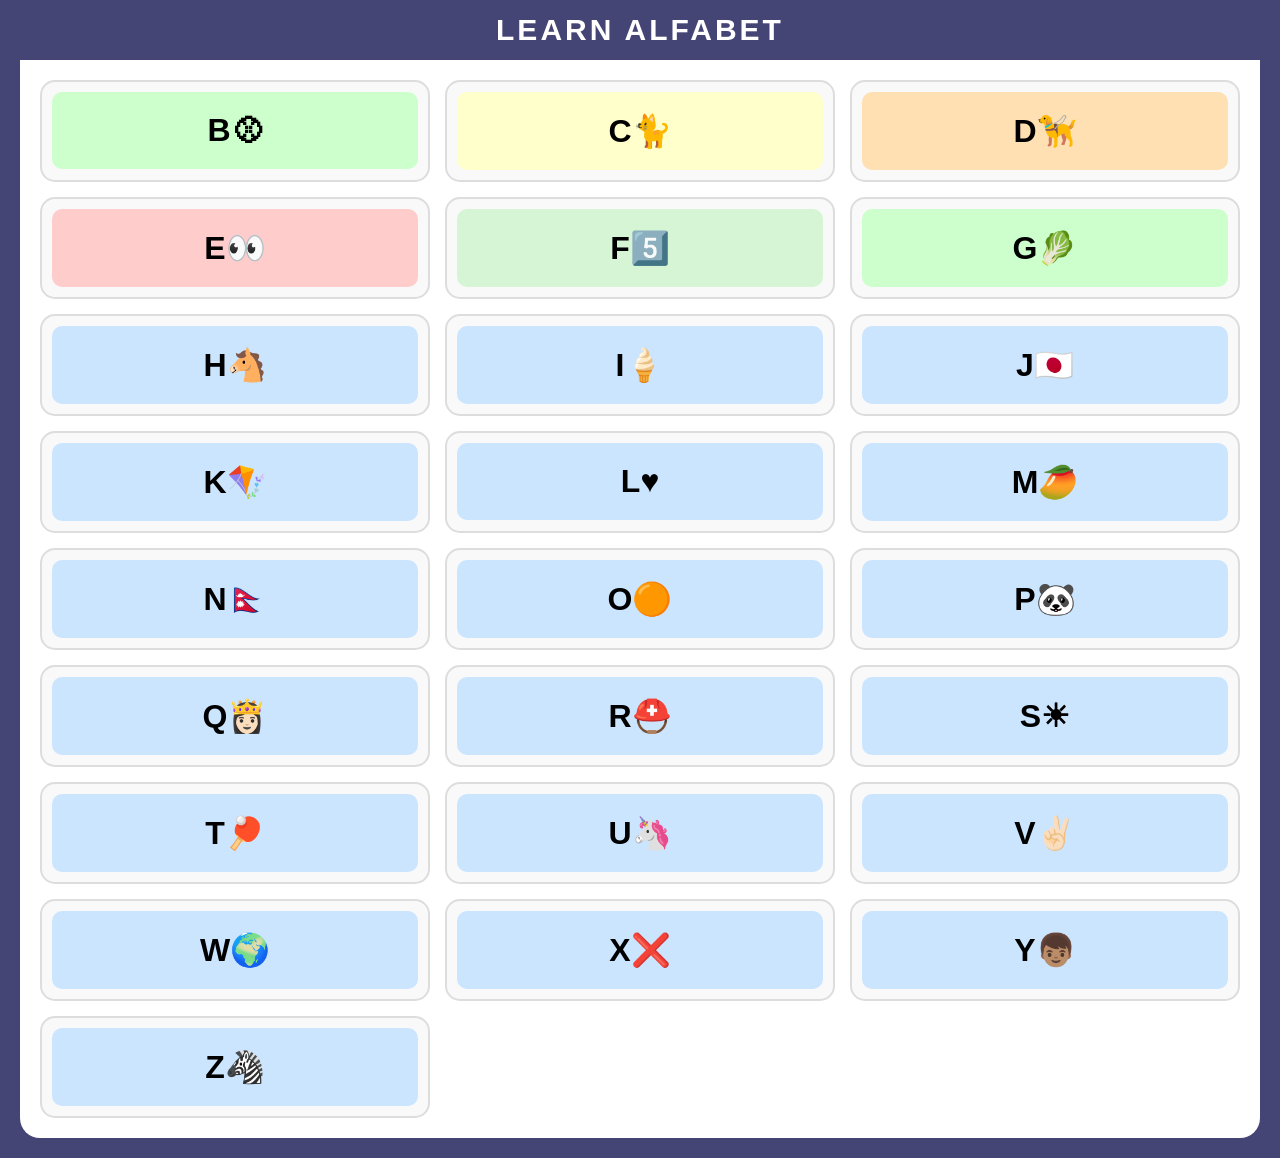
==== commit e5389c37: "Add alphabet top bar" ====
--- a/container.html
+++ b/container.html
@@ -11,7 +11,7 @@
     <div class="top-bar">LEARN ALFABET</div>
 
     <div class="main">
-        <div class="one"><div class="red"><h1>A🍎</h1></div></div>
+        
         <div class="two"><div class="green"><h1>B⚾︎</h1></div></div>
         <div class="three"><div class="yellow"><h1>C🐈</h1></div></div>
         <div class="four"><div class="yell"><h1>D🦮</h1></div></div>
--- a/container.css
+++ b/container.css
@@ -69,4 +69,17 @@
     .main {
       grid-template-columns: repeat(2, 1fr);
     }
+  }
+  /* Hover जादू */
+.main > div {
+    transition: all 0.3s ease; /* बिस्तारै ठूलो हुन */
+    cursor: pointer;
+  }
+  
+  .main > div:hover {
+    transform: scale(1.1); /* 10% ठूलो हुने */
+    box-shadow: 0 8px 20px rgba(0,0,0,0.2); /* हल्का छाया */
+    z-index: 10;
+    background-color: white;
+    border-color: rgb(68, 68, 117);
   }
